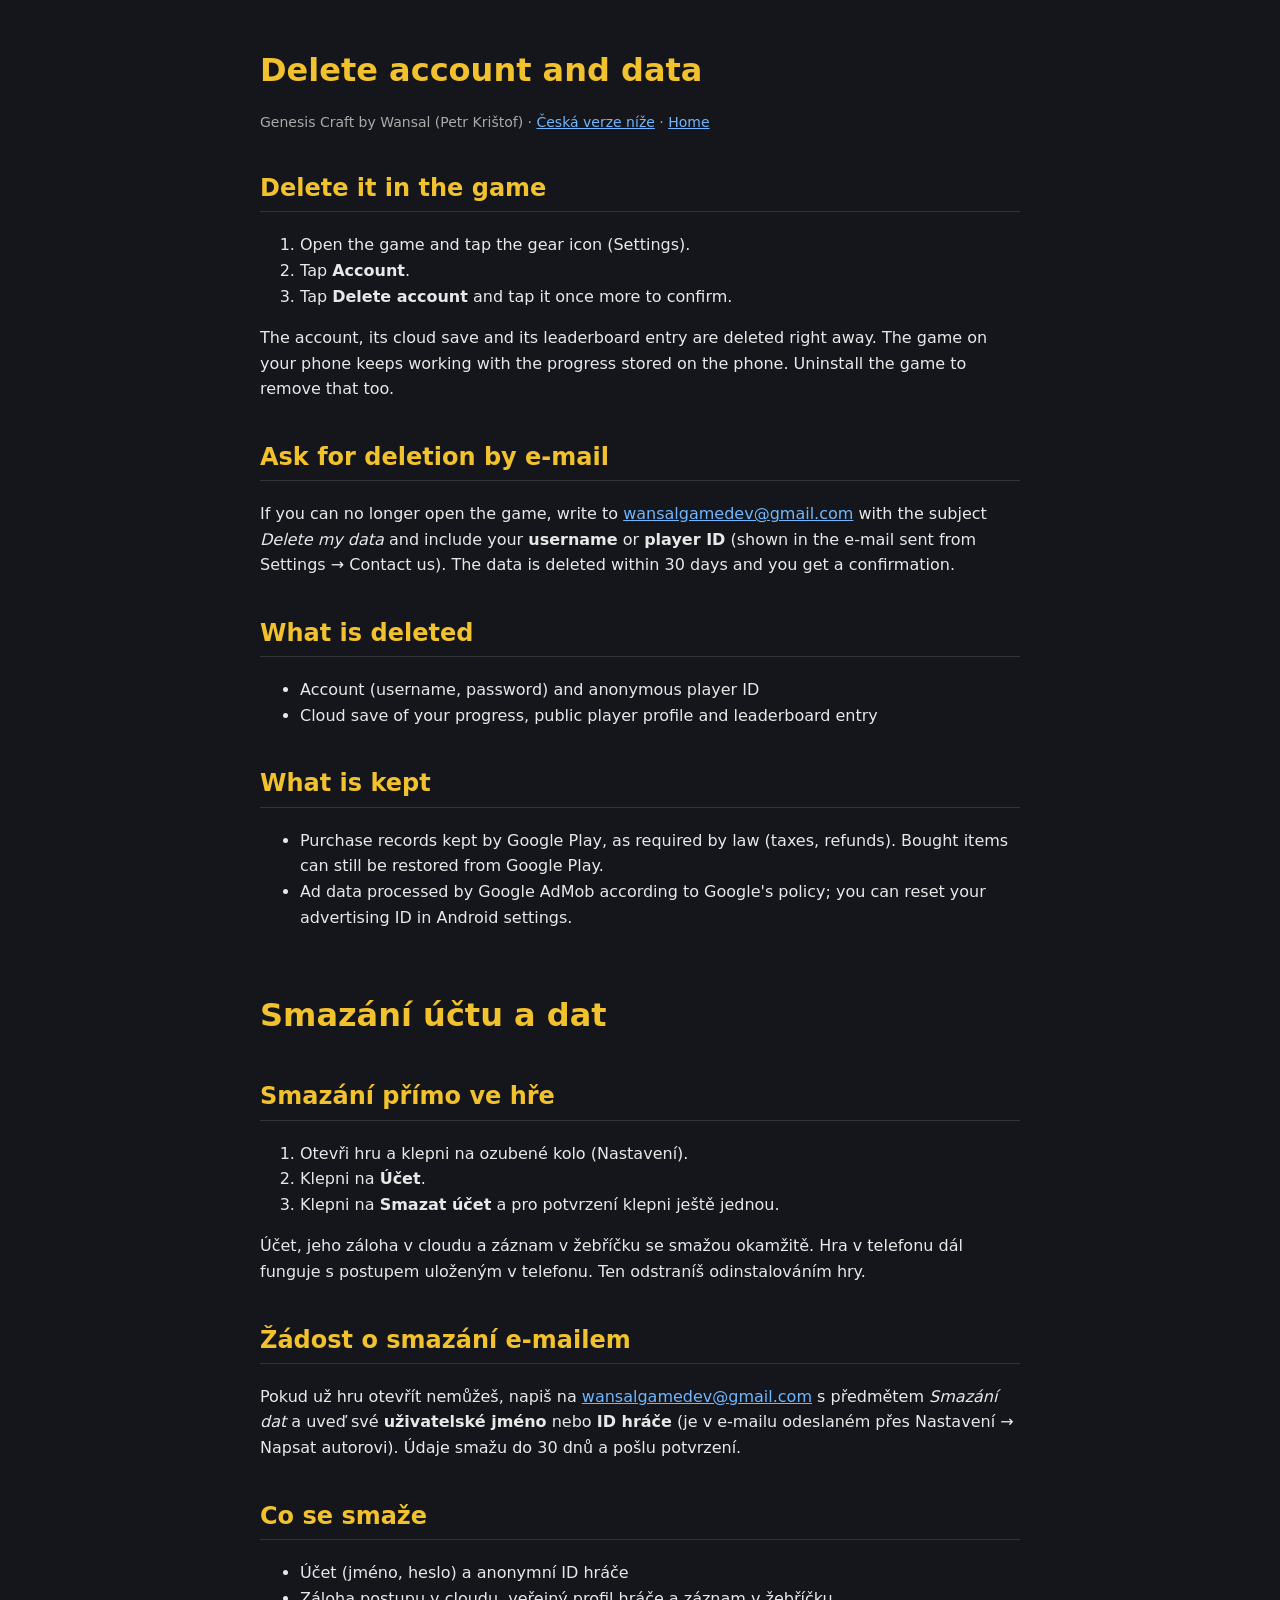
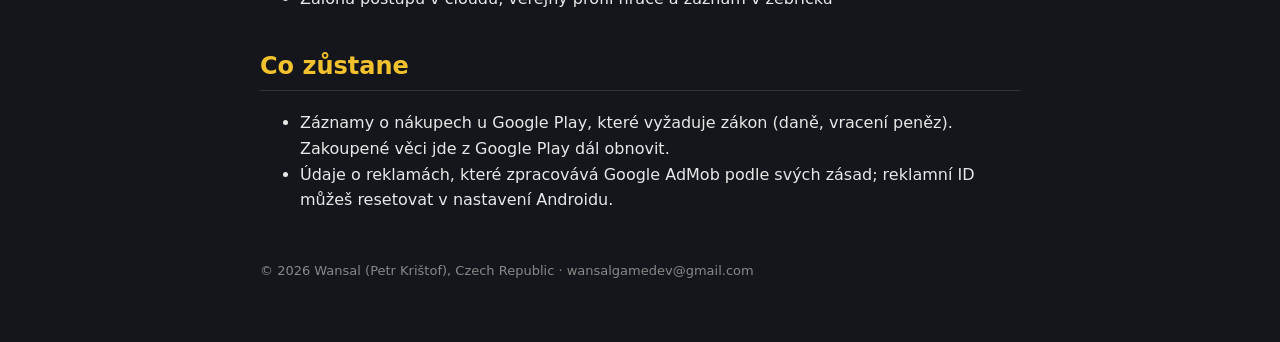
==== delete-account.html @ 4248fc8b "Add files via upload" ====
<!DOCTYPE html>
<html lang="en">
<head>
  <meta charset="utf-8">
  <meta name="viewport" content="width=device-width, initial-scale=1">
  <title>Delete account and data – Genesis Craft</title>
  <link rel="stylesheet" href="style.css">
</head>
<body>
<main>
  <h1>Delete account and data</h1>
  <p class="lang">Genesis Craft by Wansal (Petr Krištof) · <a href="#cs">Česká verze níže</a> · <a href="index.html">Home</a></p>

  <h2>Delete it in the game</h2>
  <ol>
    <li>Open the game and tap the gear icon (Settings).</li>
    <li>Tap <b>Account</b>.</li>
    <li>Tap <b>Delete account</b> and tap it once more to confirm.</li>
  </ol>
  <p>The account, its cloud save and its leaderboard entry are deleted right away.
     The game on your phone keeps working with the progress stored on the phone. Uninstall the game to remove that too.</p>

  <h2>Ask for deletion by e-mail</h2>
  <p>If you can no longer open the game, write to
     <a href="mailto:wansalgamedev@gmail.com?subject=Genesis%20Craft%20-%20delete%20my%20data">wansalgamedev@gmail.com</a>
     with the subject <i>Delete my data</i> and include your <b>username</b> or <b>player ID</b>
     (shown in the e-mail sent from Settings → Contact us). The data is deleted within 30 days and you get a confirmation.</p>

  <h2>What is deleted</h2>
  <ul>
    <li>Account (username, password) and anonymous player ID</li>
    <li>Cloud save of your progress, public player profile and leaderboard entry</li>
  </ul>
  <h2>What is kept</h2>
  <ul>
    <li>Purchase records kept by Google Play, as required by law (taxes, refunds). Bought items can still be restored from Google Play.</li>
    <li>Ad data processed by Google AdMob according to Google's policy; you can reset your advertising ID in Android settings.</li>
  </ul>

  <!-- ===================================================================== -->
  <h1 id="cs" style="margin-top:60px">Smazání účtu a dat</h1>

  <h2>Smazání přímo ve hře</h2>
  <ol>
    <li>Otevři hru a klepni na ozubené kolo (Nastavení).</li>
    <li>Klepni na <b>Účet</b>.</li>
    <li>Klepni na <b>Smazat účet</b> a pro potvrzení klepni ještě jednou.</li>
  </ol>
  <p>Účet, jeho záloha v cloudu a záznam v žebříčku se smažou okamžitě.
     Hra v telefonu dál funguje s postupem uloženým v telefonu. Ten odstraníš odinstalováním hry.</p>

  <h2>Žádost o smazání e-mailem</h2>
  <p>Pokud už hru otevřít nemůžeš, napiš na
     <a href="mailto:wansalgamedev@gmail.com?subject=Genesis%20Craft%20-%20smazani%20dat">wansalgamedev@gmail.com</a>
     s předmětem <i>Smazání dat</i> a uveď své <b>uživatelské jméno</b> nebo <b>ID hráče</b>
     (je v e-mailu odeslaném přes Nastavení → Napsat autorovi). Údaje smažu do 30 dnů a pošlu potvrzení.</p>

  <h2>Co se smaže</h2>
  <ul>
    <li>Účet (jméno, heslo) a anonymní ID hráče</li>
    <li>Záloha postupu v cloudu, veřejný profil hráče a záznam v žebříčku</li>
  </ul>
  <h2>Co zůstane</h2>
  <ul>
    <li>Záznamy o nákupech u Google Play, které vyžaduje zákon (daně, vracení peněz). Zakoupené věci jde z Google Play dál obnovit.</li>
    <li>Údaje o reklamách, které zpracovává Google AdMob podle svých zásad; reklamní ID můžeš resetovat v nastavení Androidu.</li>
  </ul>

  <footer>© 2026 Wansal (Petr Krištof), Czech Republic · wansalgamedev@gmail.com</footer>
</main>
</body>
</html>
---- style.css ----
body {
  margin: 0;
  font-family: system-ui, -apple-system, "Segoe UI", Roboto, sans-serif;
  line-height: 1.6;
  color: #e8e8e8;
  background: #14161b;
}
main {
  max-width: 760px;
  margin: 0 auto;
  padding: 24px 20px 60px;
}
h1 { color: #f2c12e; margin-bottom: 4px; }
h2 { color: #f2c12e; margin-top: 36px; border-bottom: 1px solid #333; padding-bottom: 4px; }
h3 { margin-top: 24px; }
a { color: #6fb7ff; }
nav { margin: 8px 0 24px; }
nav a { margin-right: 16px; }
.lang { font-size: 14px; color: #aaa; }
.note { background: #1f232b; border-left: 4px solid #f2c12e; padding: 10px 14px; }
table { border-collapse: collapse; width: 100%; font-size: 15px; }
th, td { border: 1px solid #333; padding: 6px 8px; text-align: left; vertical-align: top; }
th { background: #1f232b; }
footer { margin-top: 48px; font-size: 13px; color: #888; }
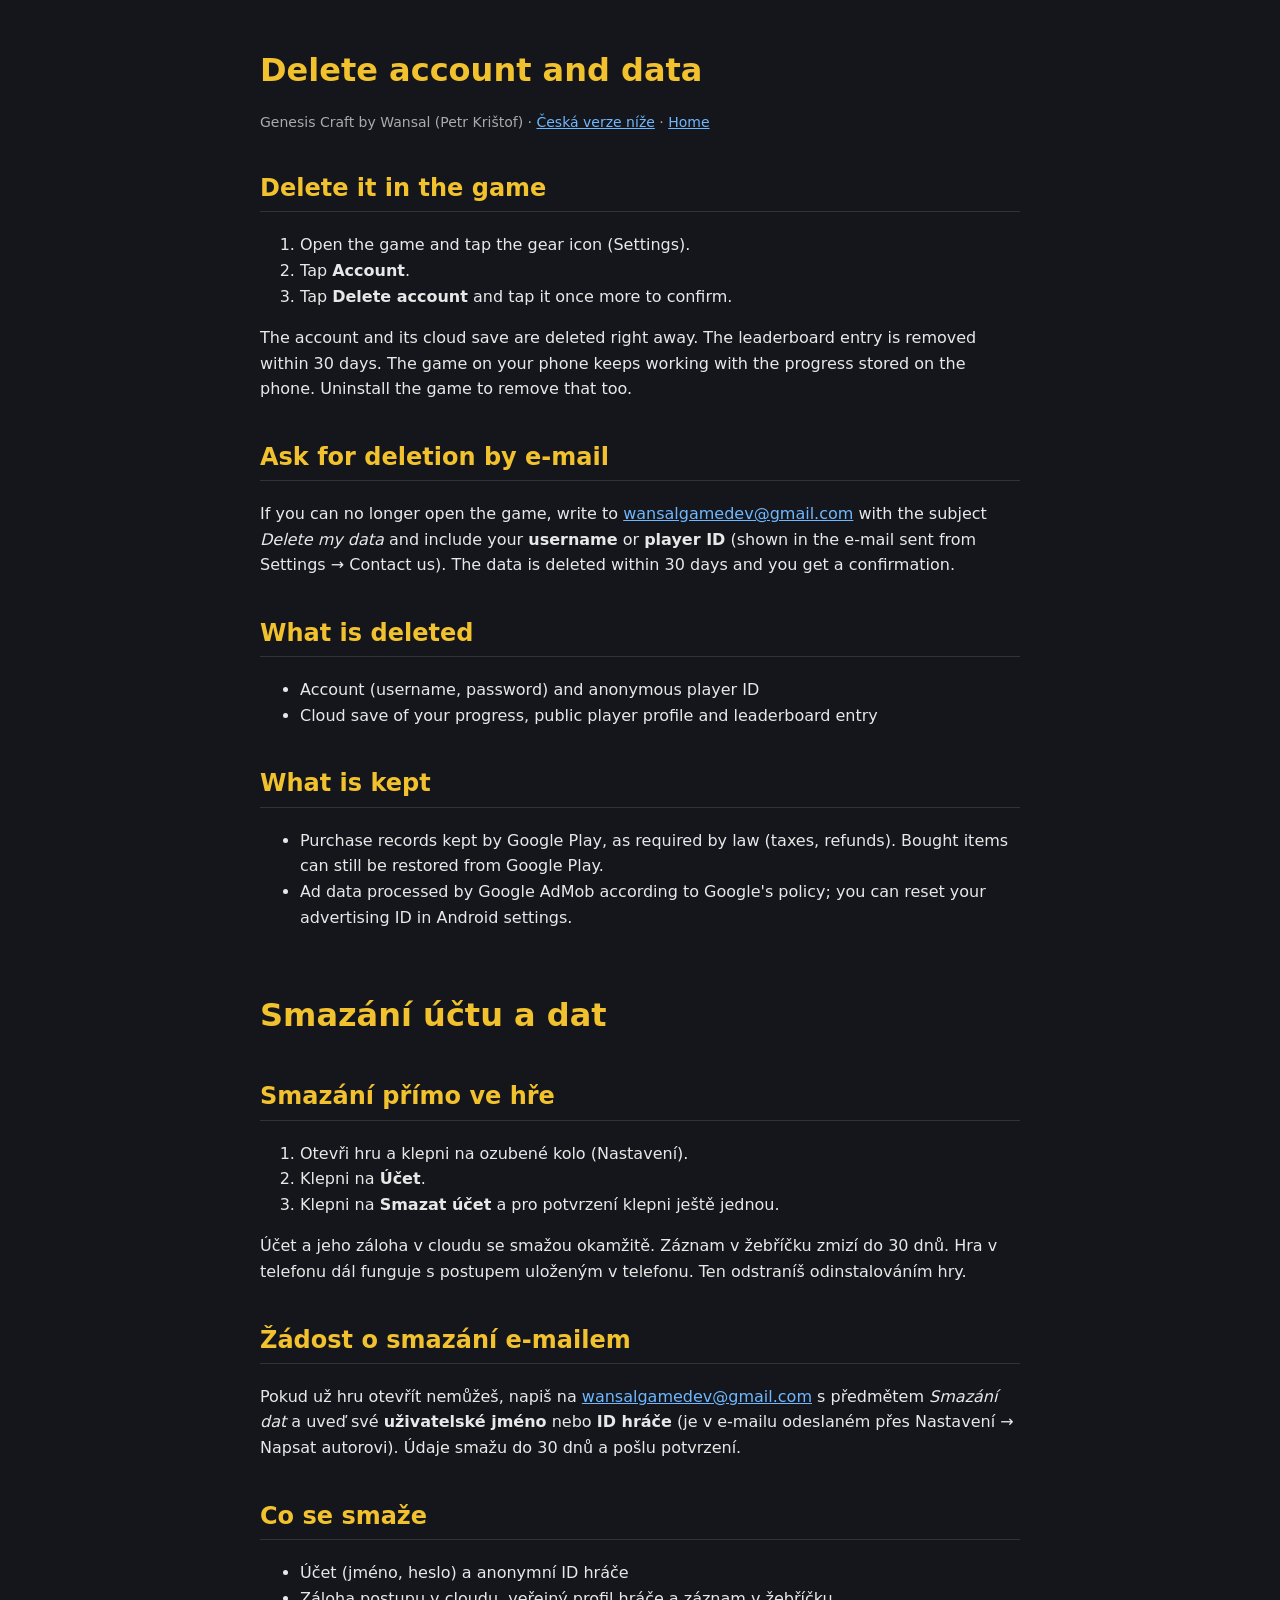
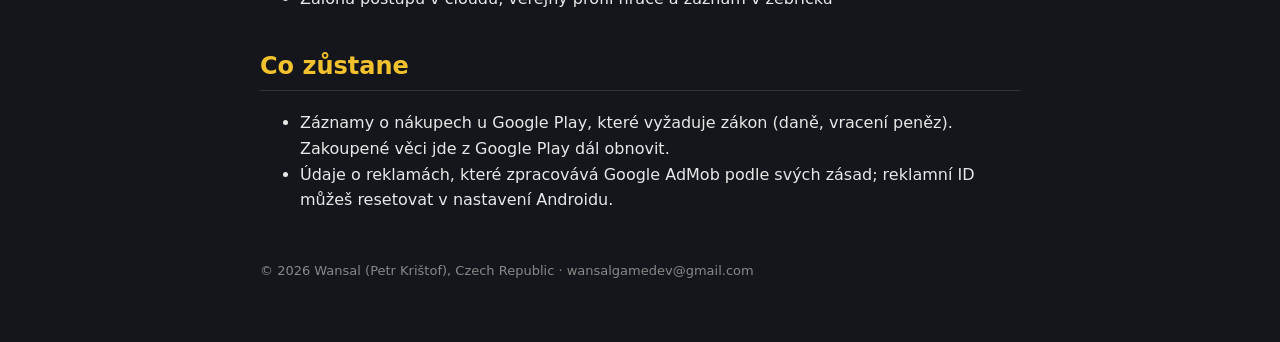
==== commit a3535aed: "Add files via upload" ====
--- a/delete-account.html
+++ b/delete-account.html
@@ -17,7 +17,7 @@
     <li>Tap <b>Account</b>.</li>
     <li>Tap <b>Delete account</b> and tap it once more to confirm.</li>
   </ol>
-  <p>The account, its cloud save and its leaderboard entry are deleted right away.
+  <p>The account and its cloud save are deleted right away. The leaderboard entry is removed within 30 days.
      The game on your phone keeps working with the progress stored on the phone. Uninstall the game to remove that too.</p>
 
   <h2>Ask for deletion by e-mail</h2>
@@ -46,7 +46,7 @@
     <li>Klepni na <b>Účet</b>.</li>
     <li>Klepni na <b>Smazat účet</b> a pro potvrzení klepni ještě jednou.</li>
   </ol>
-  <p>Účet, jeho záloha v cloudu a záznam v žebříčku se smažou okamžitě.
+  <p>Účet a jeho záloha v cloudu se smažou okamžitě. Záznam v žebříčku zmizí do 30 dnů.
      Hra v telefonu dál funguje s postupem uloženým v telefonu. Ten odstraníš odinstalováním hry.</p>
 
   <h2>Žádost o smazání e-mailem</h2>
